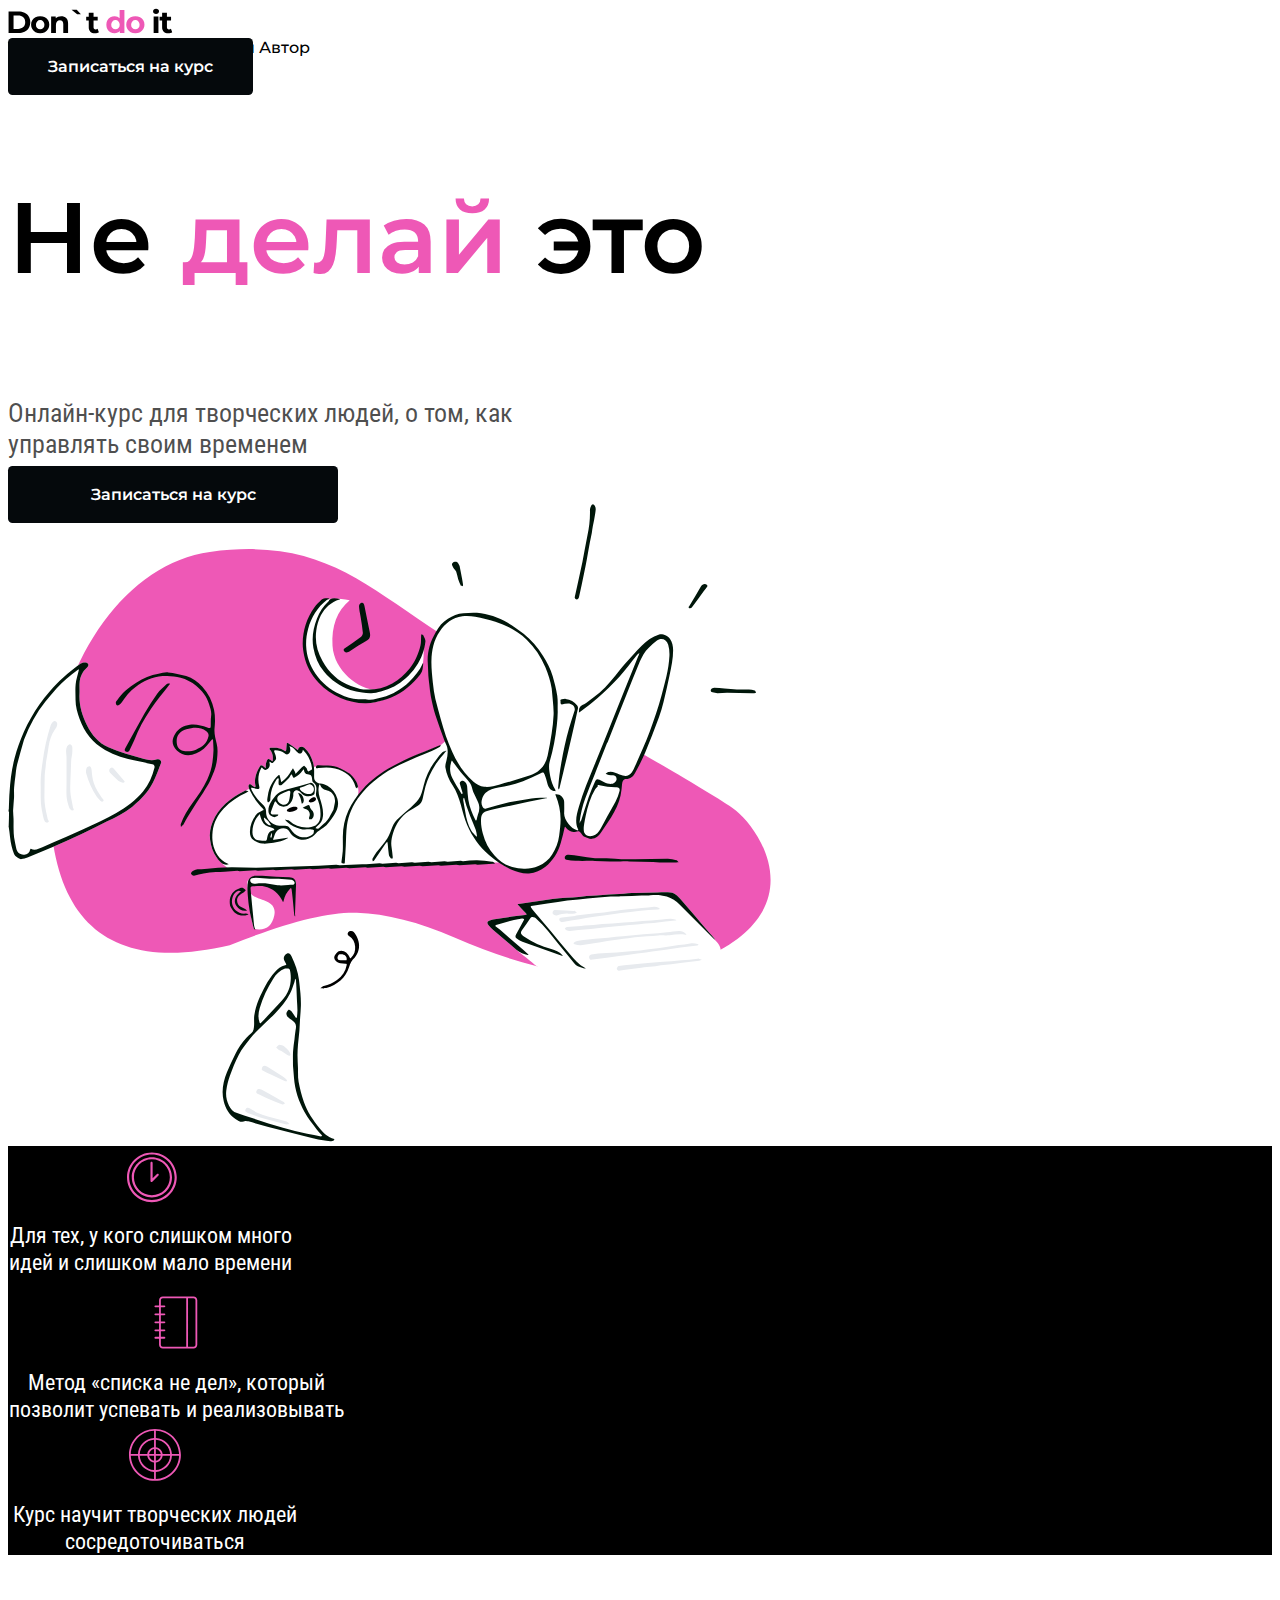
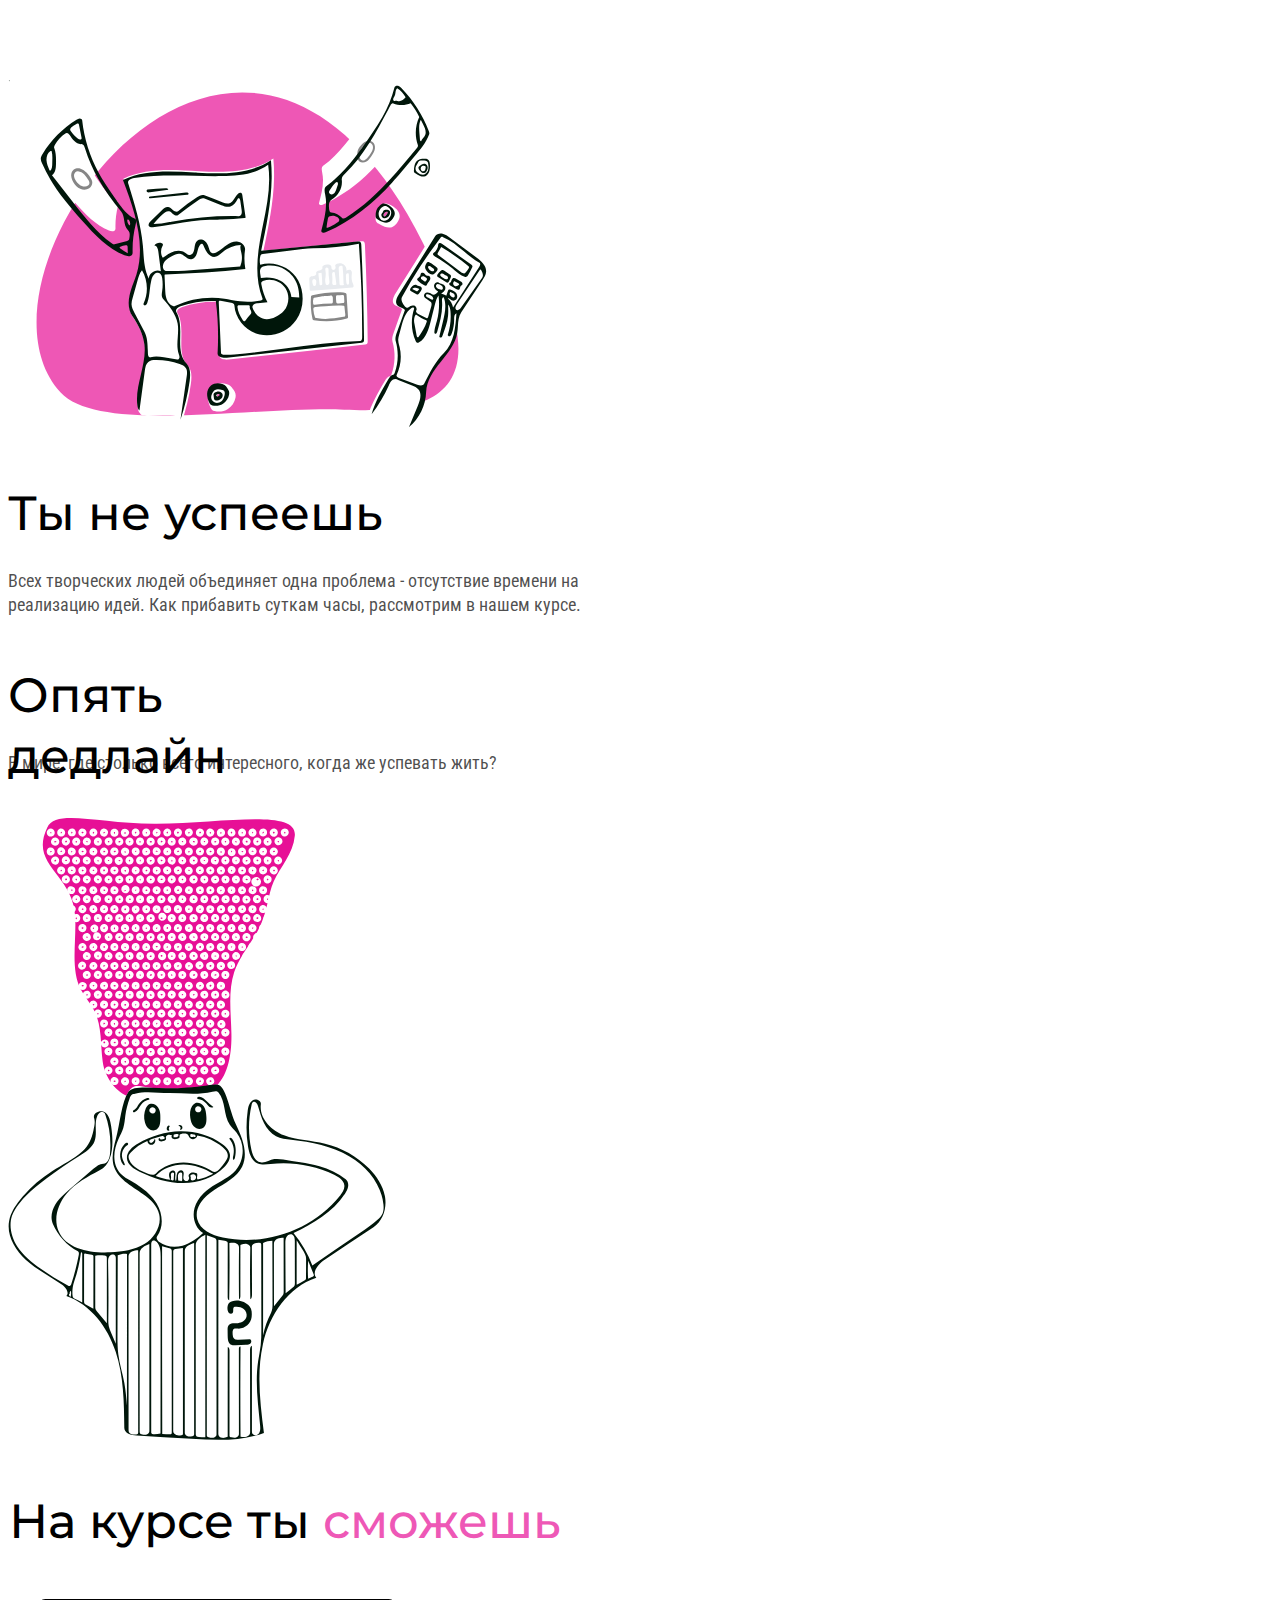
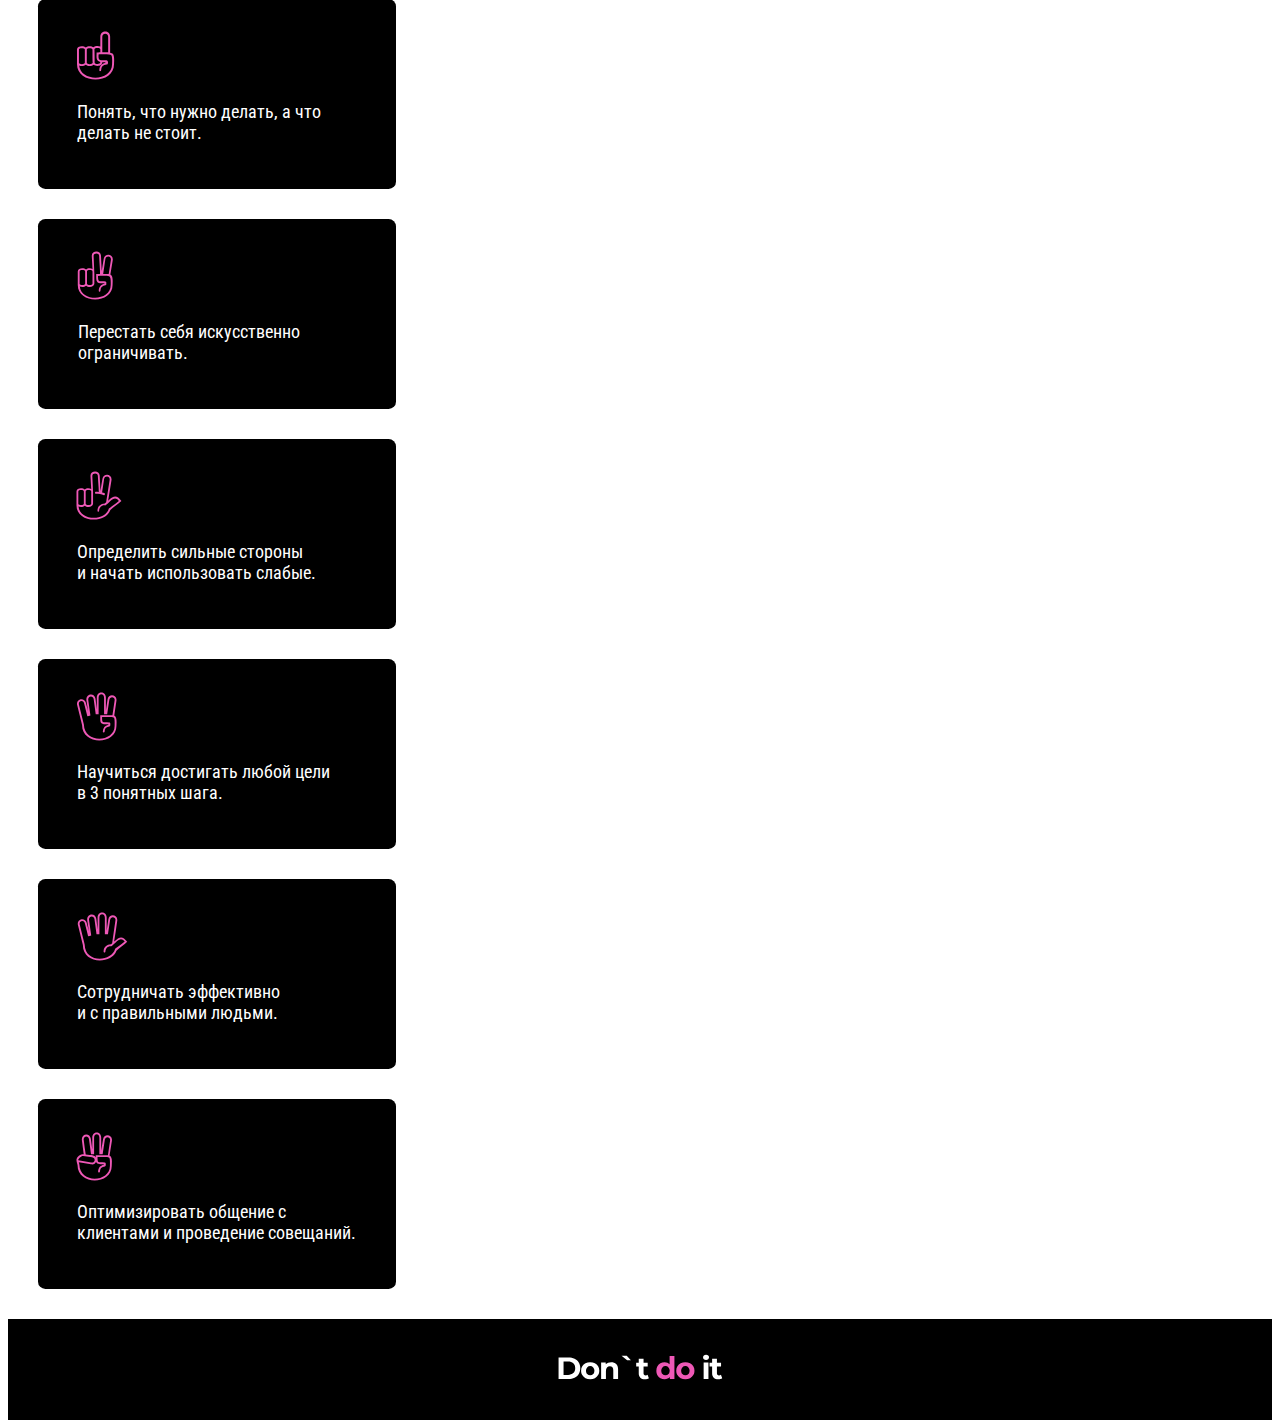
==== index.html @ 291d9953 "lw5 not ready" ====
<!DOCTYPE html>
<html lang="ru">
<head>
  <meta charset="utf-8">
  <link href="https://fonts.googleapis.com/css2?family=Montserrat:wght@500;600&family=Roboto+Condensed&display=swap" rel="stylesheet">
  <link href="css/style.css" rel="stylesheet">
  <title>Don't do it</title>
</head>
<body>
  <header>
    <img class="header__logo" src="images/logo_head.svg" alt="Не делай это">
		<nav class="header__nav">
			<a class="nav__what-will-be nav-text" href="#">Что будет на курсе?</a>
			<a class="nav__questions nav-text" href="#">Вопросы</a>
			<a class="nav__author nav-text" href="#">Автор</a>
		</nav>
		<a class="header__button-registration" href="#">Записаться на курс</a>
  </header>

	<div class="main">
		<section class="main__preview">
			<div class="main__preview__info">
				<p class="info__headline">Не <span class="text_special">делай</span> это</p>
				<p class="info__about">Онлайн-курс для творческих людей, о том, как управлять своим временем</p>
				<a class="info__button-registration" href="#">Записаться на курс</a>
			</div>
			<img class="main__preview__image" src="images/done.svg" alt="Занятой">
		</section>

		<section class="main__short-description">
			<div class="short-description__panel">
				<div class="panel__clock">
					<img class="clock__image" src="images/clock.svg" alt="Часы">
					<p class="clock__text">Для тех, у кого слишком много идей и слишком мало времени</p>					
				</div>
				<div class="panel__notebook">
					<img class="notebook__image" src="images/notebook.svg" alt="Блокнот">
					<p class="notebook__text">Метод «списка не дел», который позволит успевать и реализовывать</p>					
				</div>
				<div class="panel__target">
					<img class="target__image" src="images/target.svg" alt="Цель">
					<p class="target__text">Курс научит творческих людей сосредоточиваться</p>					
				</div>
			</div>
		</section>

		<section class="main__deadline">
			<div class="deadline__fail">
				<img class="fail__image" src="images/finances.svg" alt="Финансы">
				<div class="fail__paragrph">
					<p class="fail__headline deadline-headline">Ты не успеешь</p>
					<p class="fail__text deadline-text">Всех творческих людей объединяет одна проблема - отсутствие времени на реализацию идей. Как прибавить суткам часы, рассмотрим в нашем курсе.</p>
				</div>				
			</div>
			<div class="deadline__again">				
				<div class="again__paragrph">
					<p class="again__headline deadline-headline">Опять дедлайн</p>
					<p class="again__text deadline-text">В мире, где столько всего интересного, когда же успевать жить?</p>				
				</div>
				<img class="again__image" src="images/mind_blowing.svg" alt="Ошеломленный">				
			</div>
		</section>

		<section class="main__opportunities">
			<p class="opportunities__headline">На курсе ты <span class="text_special">сможешь</span></p>
			<div class="opportunities__first block-opportunities">
				<div class="opportunities-content__first">
					<img class="opportunities__first-image" src="images/finger_one.svg" alt="Первое">
					<p class="opportunities__first-text opportunities-text">Понять, что нужно делать, а что делать не стоит.</p>
				</div>				
			</div>
			<div class="opportunities__second block-opportunities">
				<div class="opportunities-content__second">
					<img class="opportunities__second-image" src="images/finger_two.svg" alt="Второе">
					<p class="opportunities__second-text opportunities-text">Перестать себя искусственно ограничивать.</p>
				</div>
			</div>
			<div class="opportunities__third block-opportunities">
				<div class="opportunities-content__third">
					<img class="opportunities__third-image" src="images/finger_three.svg" alt="Третье">
					<p class="opportunities__third-text opportunities-text">Определить сильные стороны<br>и начать использовать слабые.</p>
				</div>
			</div>
			<div class="opportunities__fourth block-opportunities">
				<div class="opportunities-content__fourth">
					<img class="opportunities__fourth-image" src="images/finger_four.svg" alt="Четвертое">
					<p class="opportunities__fourth-text opportunities-text">Научиться достигать любой цели<br>в 3 понятных шага.</p>
				</div>
			</div>
			<div class="opportunities__fifth block-opportunities">
				<div class="opportunities-content__fifth">
					<img class="opportunities__fifth-image" src="images/finger_five.svg" alt="Пятое">
					<p class="opportunities__fifth-text opportunities-text">Сотрудничать эффективно<br>и с правильными людьми.</p>
				</div>
			</div>
			<div class="opportunities__sixth block-opportunities">
				<div class="opportunities-content__sixth">
					<img class="opportunities__sixth-image" src="images/finger_six.svg" alt="Шестое">
					<p class="opportunities__sixth-text opportunities-text">Оптимизировать общение с клиентами и проведение совещаний.</p>
				</div>
			</div>
		</section>
	</div>

  <footer class="footer">
    <img class="footer__logo" src="images/logo_foot.svg">
  </footer>
  </div>
</body>
</html>
---- css/style.css ----
a
{
    text-decoration: none;
    color: unset;
}

.nav-text
{
    font: normal 500 16px/20px 'Montserrat';
	color: #000;
}

.header__button-registration
{
    width: 167px;
    height: 17px; 	
	background: #05090c;
	border-radius: 4.59px; 
    font: normal 600 16px/16px 'Montserrat';
	color: #fff;  
    padding: 19px 40px; 
    text-align: center;
}

.info__headline
{
    font: normal 600 100px/1.22 'Montserrat';
}

.text_special
{
    color: #ee58b6;
}

.info__about
{
    width: 545px;
    font: normal 400 26px/1.2 'Roboto Condensed';
    color: rgba(0, 0, 0, 0.7);
}

.info__button-registration
{
    width: 167px;
    height: 17px;
	background: #05090c;
	border-radius: 4.59px;
    font: normal 600 16px/16px 'Montserrat';
	color: #fff;   
    padding: 19px 82.5px; 
}

.main__short-description
{
    width: 100%;
    background: #000;   
}

.panel__clock
{
    width: 285px;
    height: 145px;
    text-align: center;
}

.clock__image
{
    margin: 6px -1px -6px 1px;
}

.clock__text
{
    width: 303px;
    font: normal 400 22px/1.2 'Roboto Condensed';
    color: #fff;
    margin-left: -9px;
}

.panel__notebook
{
    width: 337px;
    height: 132px;
    text-align: center;
}

.notebook__image
{
    margin: 5px 1px -5px -1px;
}

.notebook__text
{
    width: 337px;
    font: normal 400 22px/1.2 'Roboto Condensed';
    color: #fff;
    margin-left: 0px;
}

.panel__target
{
    width: 293px;
    height: 132px;
    text-align: center;
}

.target__image
{
    margin: 5px 0px -5px 0px;
}

.target__text
{
    width: 337px;
    font: normal 400 22px/1.2 'Roboto Condensed';
    color: #fff;
    margin-left: -22px;
}

.deadline-headline
{
    font: normal 500 48px/1.26 'Montserrat';
    color: #000;
}

.deadline-text
{
    font: normal 400 18px/24px 'Roboto Condensed';
    color: rgba(0, 0, 0, 0.7);
}

.fail__headline
{
    width: 376px;
    height: 61px;    
}

.fail__text
{
    width: 574px;
    height: 48px;
    margin: -23px 0 23px 0;
}

.again__headline
{
    width: 386px;
    height: 61px;
}

.again__text
{
    width: 574px;
    height: 44px;
    margin: -23px 0 23px 0;
}

.opportunities__headline
{
    width: 553px;
    height: 59px;
    font: normal 500 48px/59px 'Montserrat';
    color: #000;
    text-align: center;
}

.block-opportunities
{
    width: 358px;
    height: 190px;
    background: #000;
    border-radius: 7.36px;
    margin: 30px;
    color: #fff;
}

.opportunities-text
{
    width: 269.77px;
    height: 51.5px;
    font: normal 400 18px/21px 'Roboto Condensed';
}

.opportunities-content__first
{
    padding: 32px 0 0 38px;
}

.opportunities-content__second
{
    padding: 32px 0 0 39px;
}

.opportunities-content__third
{
    padding: 32px 0 0 38px;
}

.opportunities-content__fourth
{
    padding: 33px 0 0 38px;
}

.opportunities-content__fifth
{
    padding: 33px 0 0 39px;
}

.opportunities-content__sixth
{
    padding: 33px 0 0 38px;
}

.opportunities__first-text
{
    margin-left: 1px;
    margin-top: 17px;
}

.opportunities__second-text
{
    margin-left: 1px;
    margin-top: 17px;
}

.opportunities__third-text
{
    margin-left: 1px;
    margin-top: 17px;
}

.opportunities__fourth-text
{
    margin-left: 1px;
    margin-top: 16px;
} 

.opportunities__fifth-text
{
    margin-top: 16px;
} 

.opportunities__sixth-text
{
    margin-left: 1px;
    margin-top: 16px;
    width: 286px;
}

.footer
{
    background: #000;
    padding: 35px 0 35.31px 0;
    text-align: center;
}
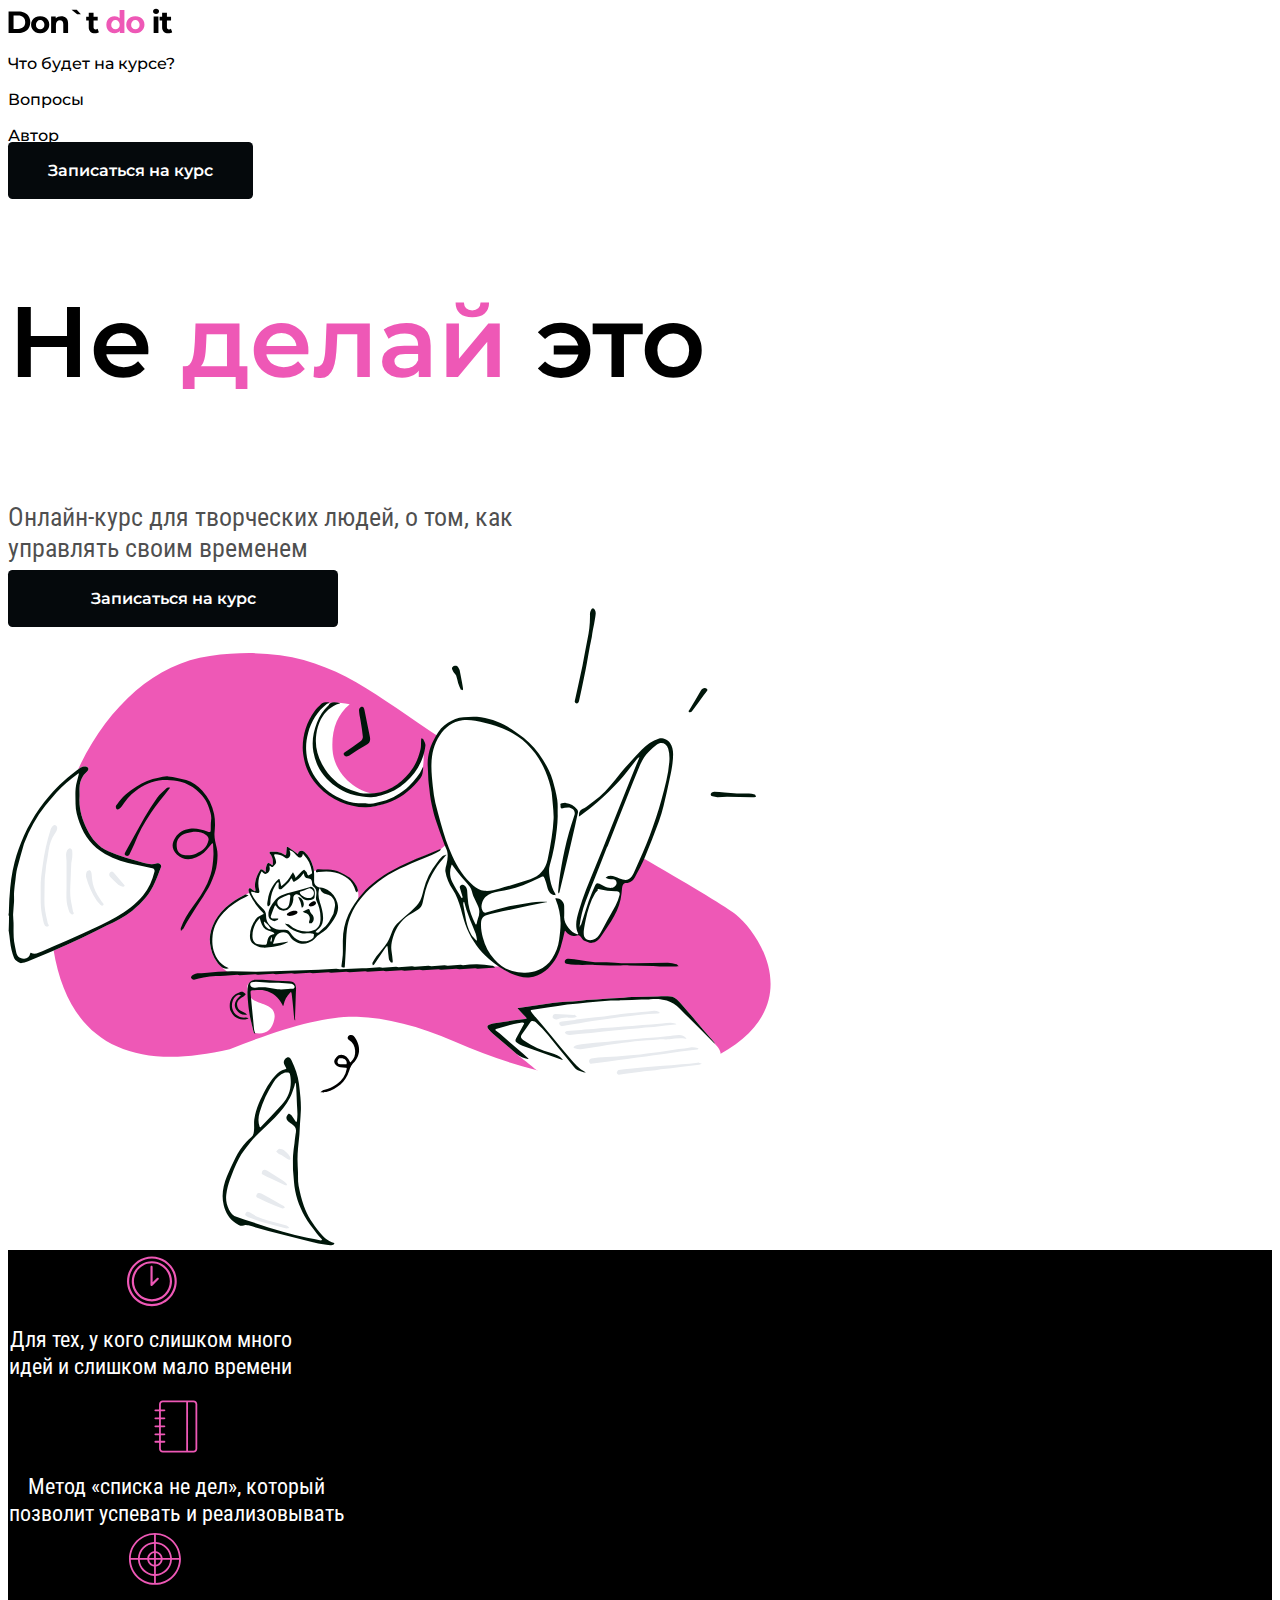
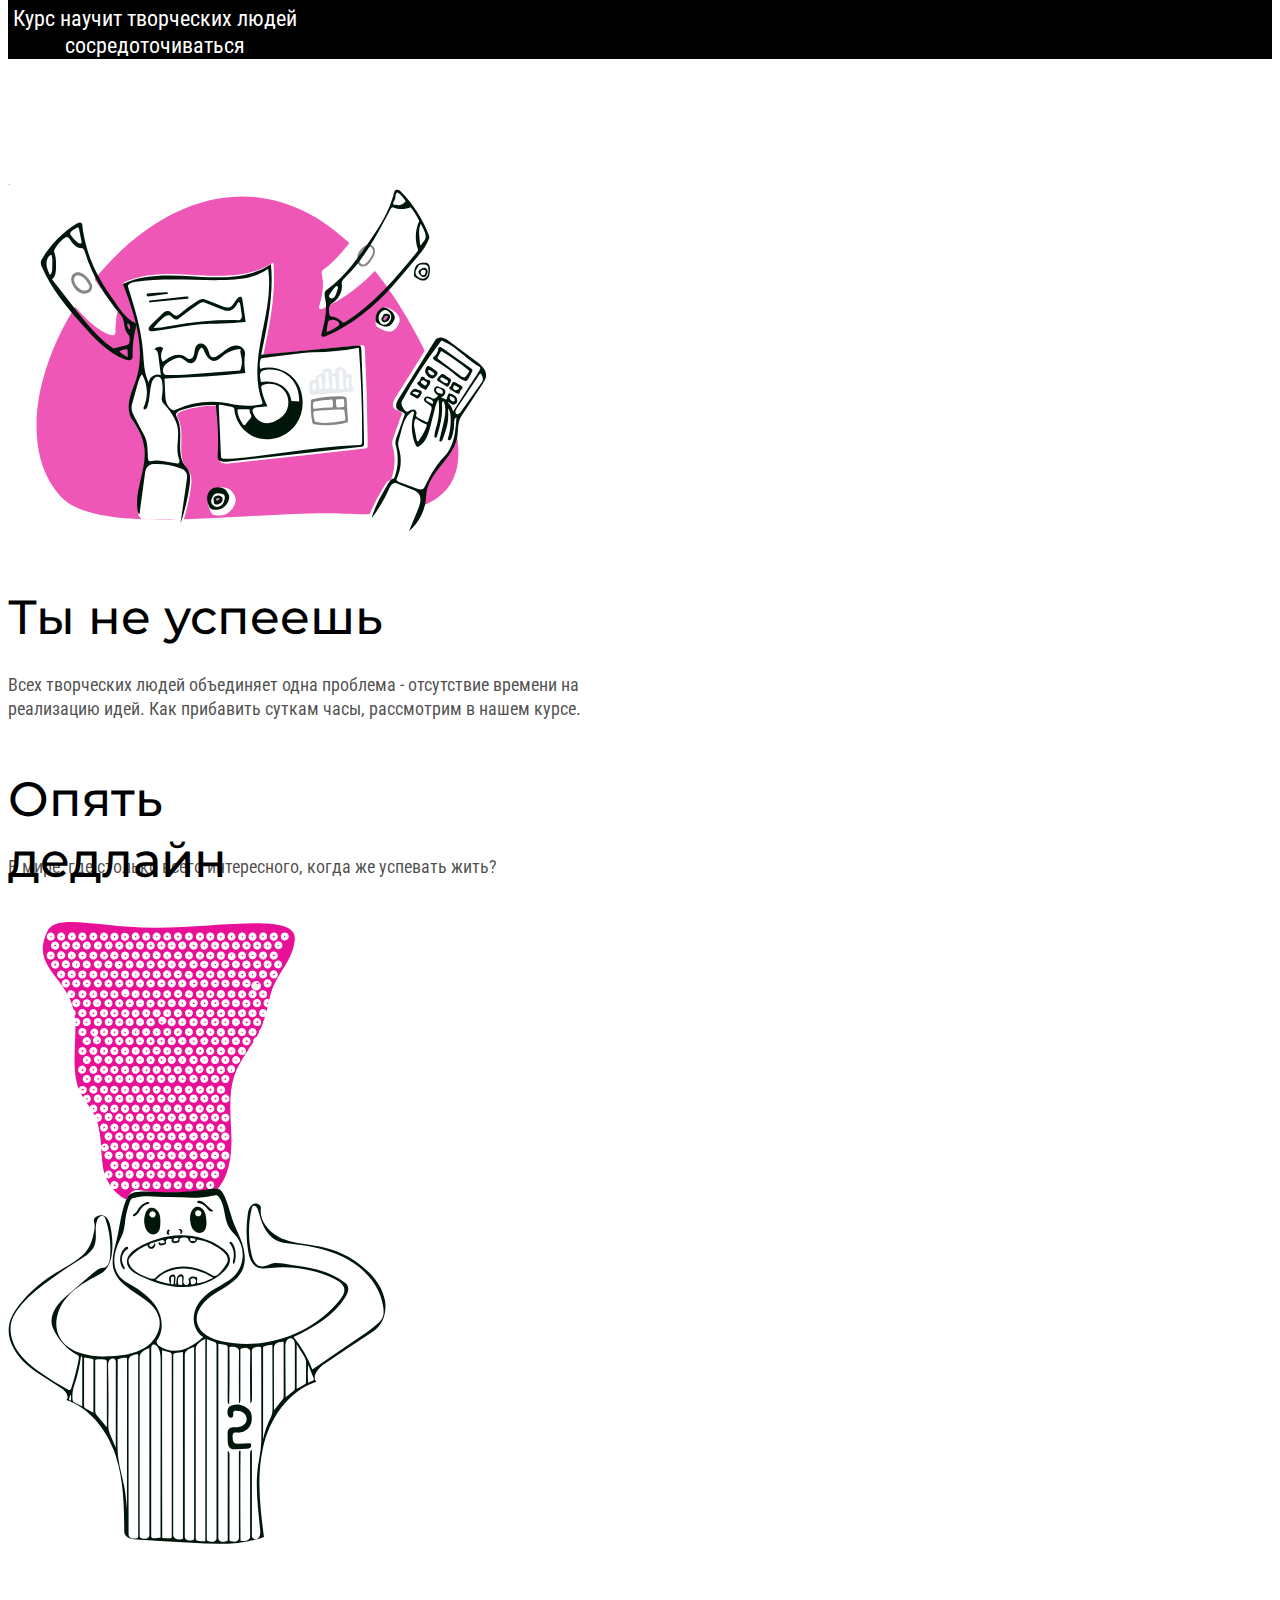
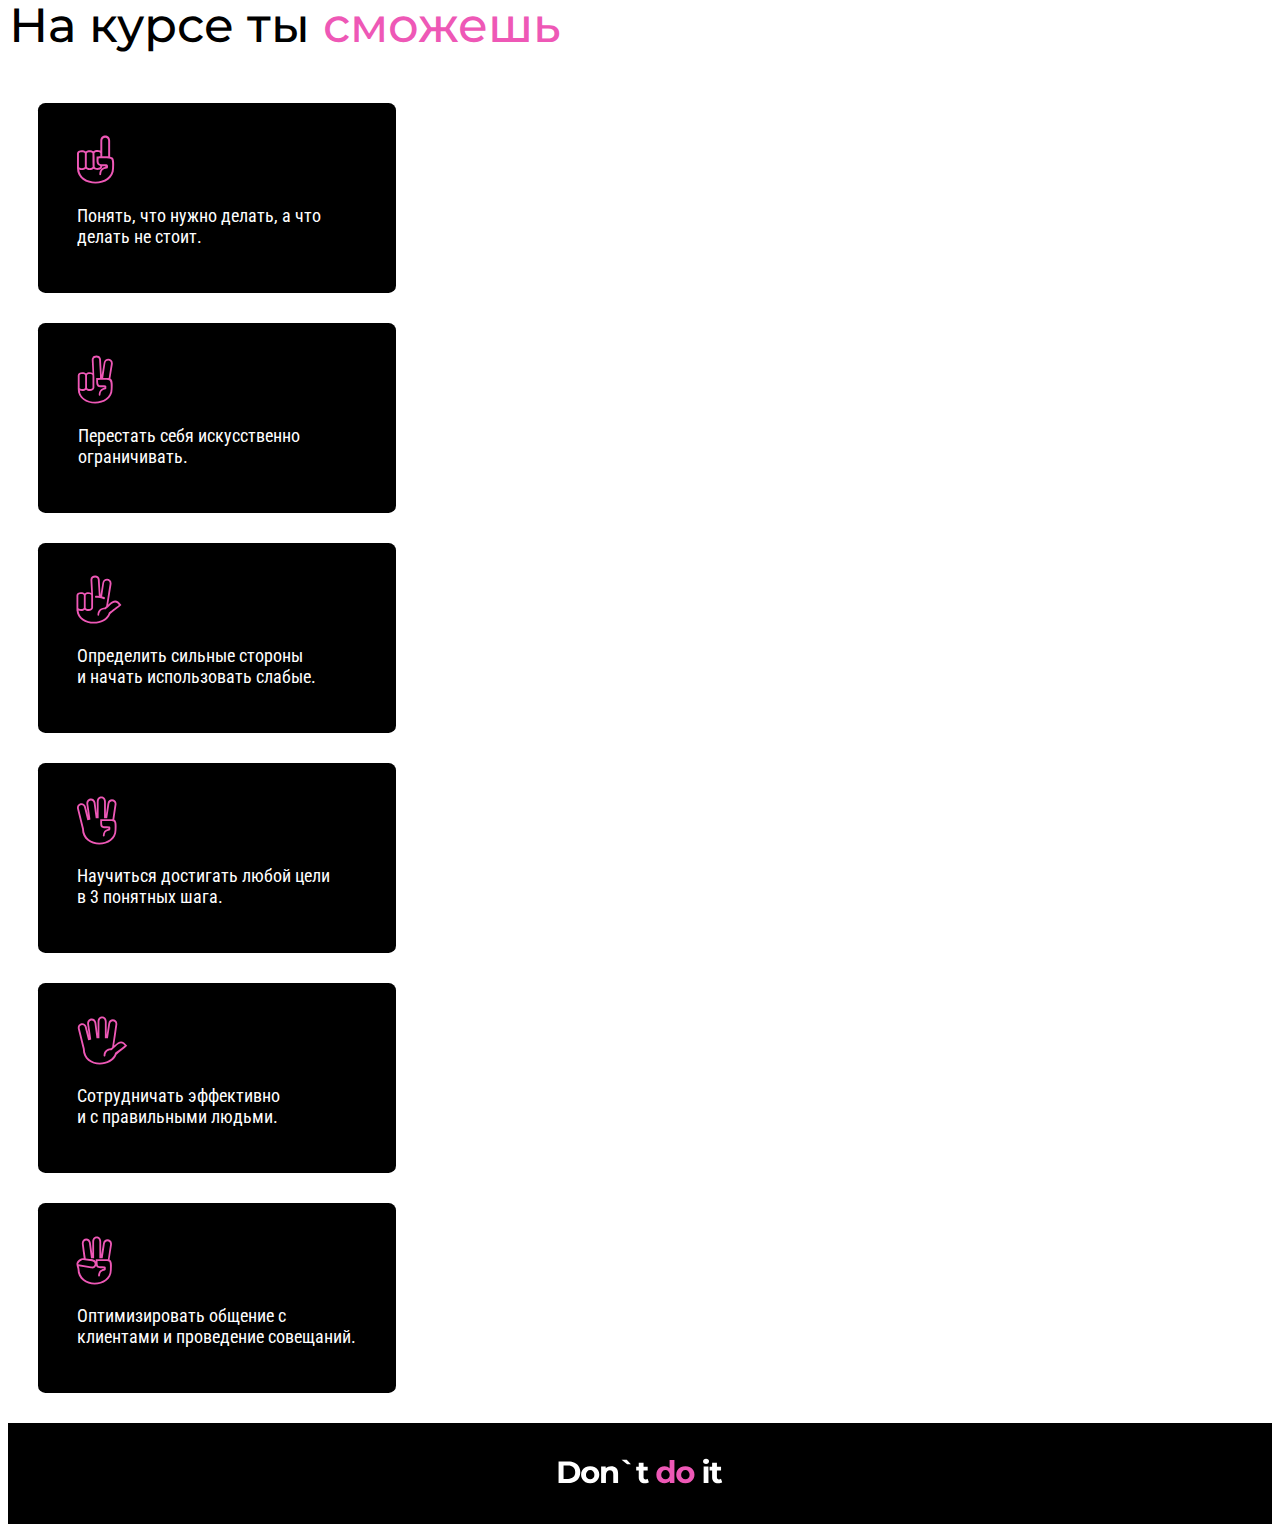
==== commit 35662a05: "Update index.html" ====
--- a/index.html
+++ b/index.html
@@ -9,102 +9,101 @@
 <body>
   <header>
     <img class="header__logo" src="images/logo_head.svg" alt="Не делай это">
-		<nav class="header__nav">
-			<a class="nav__what-will-be nav-text" href="#">Что будет на курсе?</a>
-			<a class="nav__questions nav-text" href="#">Вопросы</a>
-			<a class="nav__author nav-text" href="#">Автор</a>
-		</nav>
-		<a class="header__button-registration" href="#">Записаться на курс</a>
+	<nav class="header__nav">
+	  <p class="nav__what-will-be nav-text">Что будет на курсе?</p>
+	  <p class="nav__questions nav-text">Вопросы</p>
+	  <p class="nav__author nav-text">Автор</p>
+	</nav>
+	<a class="header__button-registration" href="#">Записаться на курс</a>
   </header>
 
-	<div class="main">
-		<section class="main__preview">
-			<div class="main__preview__info">
-				<p class="info__headline">Не <span class="text_special">делай</span> это</p>
-				<p class="info__about">Онлайн-курс для творческих людей, о том, как управлять своим временем</p>
-				<a class="info__button-registration" href="#">Записаться на курс</a>
-			</div>
-			<img class="main__preview__image" src="images/done.svg" alt="Занятой">
-		</section>
+  <div class="main">
+    <section class="main__preview">
+  	<div class="main__preview__info">
+  	  <p class="info__headline">Не <span class="text_special">делай</span> это</p>
+  		<p class="info__about">Онлайн-курс для творческих людей, о том, как управлять своим временем</p>
+  		<a class="info__button-registration" href="#">Записаться на курс</a>
+  	</div>
+  	<img class="main__preview__image" src="images/done.svg" alt="Сделал дело">
+    </section> 
 
-		<section class="main__short-description">
-			<div class="short-description__panel">
-				<div class="panel__clock">
-					<img class="clock__image" src="images/clock.svg" alt="Часы">
-					<p class="clock__text">Для тех, у кого слишком много идей и слишком мало времени</p>					
-				</div>
-				<div class="panel__notebook">
-					<img class="notebook__image" src="images/notebook.svg" alt="Блокнот">
-					<p class="notebook__text">Метод «списка не дел», который позволит успевать и реализовывать</p>					
-				</div>
-				<div class="panel__target">
-					<img class="target__image" src="images/target.svg" alt="Цель">
-					<p class="target__text">Курс научит творческих людей сосредоточиваться</p>					
-				</div>
-			</div>
-		</section>
+    <section class="main__short-description">
+  	<div class="short-description__panel">
+  	  <div class="panel__clock">
+  		<img class="clock__image" src="images/clock.svg" alt="Часы">
+  		<p class="clock__text">Для тех, у кого слишком много идей и слишком мало времени</p>					
+  	  </div>
+  	  <div class="panel__notebook">
+  		<img class="notebook__image" src="images/notebook.svg" alt="Блокнот">
+  		<p class="notebook__text">Метод «списка не дел», который позволит успевать и реализовывать</p>					
+  	  </div>
+  	  <div class="panel__target">
+  		<img class="target__image" src="images/target.svg" alt="Цель">
+  		<p class="target__text">Курс научит творческих людей сосредоточиваться</p>					
+  	  </div>
+  	</div>
+    </section> 
 
-		<section class="main__deadline">
-			<div class="deadline__fail">
-				<img class="fail__image" src="images/finances.svg" alt="Финансы">
-				<div class="fail__paragrph">
-					<p class="fail__headline deadline-headline">Ты не успеешь</p>
-					<p class="fail__text deadline-text">Всех творческих людей объединяет одна проблема - отсутствие времени на реализацию идей. Как прибавить суткам часы, рассмотрим в нашем курсе.</p>
-				</div>				
-			</div>
-			<div class="deadline__again">				
-				<div class="again__paragrph">
-					<p class="again__headline deadline-headline">Опять дедлайн</p>
-					<p class="again__text deadline-text">В мире, где столько всего интересного, когда же успевать жить?</p>				
-				</div>
-				<img class="again__image" src="images/mind_blowing.svg" alt="Ошеломленный">				
-			</div>
-		</section>
+    <section class="main__deadline">
+      <div class="deadline__fail">
+    	  <img class="fail__image" src="images/finances.svg" alt="Финансы">
+    	  <div class="fail__paragrph">
+    	    <p class="fail__headline deadline-headline">Ты не успеешь</p>
+    	    <p class="fail__text deadline-text">Всех творческих людей объединяет одна проблема - отсутствие времени на реализацию идей. Как прибавить суткам часы, рассмотрим в нашем курсе.</p>
+    	  </div>				
+      </div>
+    	<div class="deadline__again">				
+    	  <div class="again__paragrph">
+    		<p class="again__headline deadline-headline">Опять дедлайн</p>
+    		<p class="again__text deadline-text">В мире, где столько всего интересного, когда же успевать жить?</p>				
+    	  </div>
+    	  <img class="again__image" src="images/mind_blowing.svg" alt="Ошеломленный">				
+    	</div>
+    </section>
 
-		<section class="main__opportunities">
-			<p class="opportunities__headline">На курсе ты <span class="text_special">сможешь</span></p>
-			<div class="opportunities__first block-opportunities">
-				<div class="opportunities-content__first">
-					<img class="opportunities__first-image" src="images/finger_one.svg" alt="Первое">
-					<p class="opportunities__first-text opportunities-text">Понять, что нужно делать, а что делать не стоит.</p>
-				</div>				
-			</div>
-			<div class="opportunities__second block-opportunities">
-				<div class="opportunities-content__second">
-					<img class="opportunities__second-image" src="images/finger_two.svg" alt="Второе">
-					<p class="opportunities__second-text opportunities-text">Перестать себя искусственно ограничивать.</p>
-				</div>
-			</div>
-			<div class="opportunities__third block-opportunities">
-				<div class="opportunities-content__third">
-					<img class="opportunities__third-image" src="images/finger_three.svg" alt="Третье">
-					<p class="opportunities__third-text opportunities-text">Определить сильные стороны<br>и начать использовать слабые.</p>
-				</div>
-			</div>
-			<div class="opportunities__fourth block-opportunities">
-				<div class="opportunities-content__fourth">
-					<img class="opportunities__fourth-image" src="images/finger_four.svg" alt="Четвертое">
-					<p class="opportunities__fourth-text opportunities-text">Научиться достигать любой цели<br>в 3 понятных шага.</p>
-				</div>
-			</div>
-			<div class="opportunities__fifth block-opportunities">
-				<div class="opportunities-content__fifth">
-					<img class="opportunities__fifth-image" src="images/finger_five.svg" alt="Пятое">
-					<p class="opportunities__fifth-text opportunities-text">Сотрудничать эффективно<br>и с правильными людьми.</p>
-				</div>
-			</div>
-			<div class="opportunities__sixth block-opportunities">
-				<div class="opportunities-content__sixth">
-					<img class="opportunities__sixth-image" src="images/finger_six.svg" alt="Шестое">
-					<p class="opportunities__sixth-text opportunities-text">Оптимизировать общение с клиентами и проведение совещаний.</p>
-				</div>
-			</div>
-		</section>
-	</div>
+    <section class="main__opportunities">
+      <p class="opportunities__headline">На курсе ты <span class="text_special">сможешь</span></p>
+    	<div class="opportunities__first block-opportunities">
+    	  <div class="opportunities-content__first">
+    		<img class="opportunities__first-image" src="images/finger_one.svg" alt="Первое">
+    		<p class="opportunities__first-text opportunities-text">Понять, что нужно делать, а что делать не стоит.</p>
+    	  </div>				
+    	</div>
+    	<div class="opportunities__second block-opportunities">
+    	  <div class="opportunities-content__second">
+    		<img class="opportunities__second-image" src="images/finger_two.svg" alt="Второе">
+    		<p class="opportunities__second-text opportunities-text">Перестать себя искусственно ограничивать.</p>
+    	  </div>
+    	</div>
+    	<div class="opportunities__third block-opportunities">
+    	  <div class="opportunities-content__third">
+    		<img class="opportunities__third-image" src="images/finger_three.svg" alt="Третье">
+    		<p class="opportunities__third-text opportunities-text">Определить сильные стороны<br>и начать использовать слабые.</p>
+    	  </div>
+    	</div>
+    	<div class="opportunities__fourth block-opportunities">
+    	  <div class="opportunities-content__fourth">
+    		<img class="opportunities__fourth-image" src="images/finger_four.svg" alt="Четвертое">
+    		<p class="opportunities__fourth-text opportunities-text">Научиться достигать любой цели<br>в 3 понятных шага.</p>
+    	  </div>
+    	</div>
+    	<div class="opportunities__fifth block-opportunities">
+    	  <div class="opportunities-content__fifth">
+    		<img class="opportunities__fifth-image" src="images/finger_five.svg" alt="Пятое">
+    		<p class="opportunities__fifth-text opportunities-text">Сотрудничать эффективно<br>и с правильными людьми.</p>
+    	  </div>
+    	</div>
+    	<div class="opportunities__sixth block-opportunities">
+    	  <div class="opportunities-content__sixth">
+    		<img class="opportunities__sixth-image" src="images/finger_six.svg" alt="Шестое">
+    		<p class="opportunities__sixth-text opportunities-text">Оптимизировать общение с клиентами и проведение совещаний.</p>
+    	  </div>
+    	</div>
+    </section>
+  </div>
 
   <footer class="footer">
     <img class="footer__logo" src="images/logo_foot.svg">
   </footer>
-  </div>
 </body>
 </html>